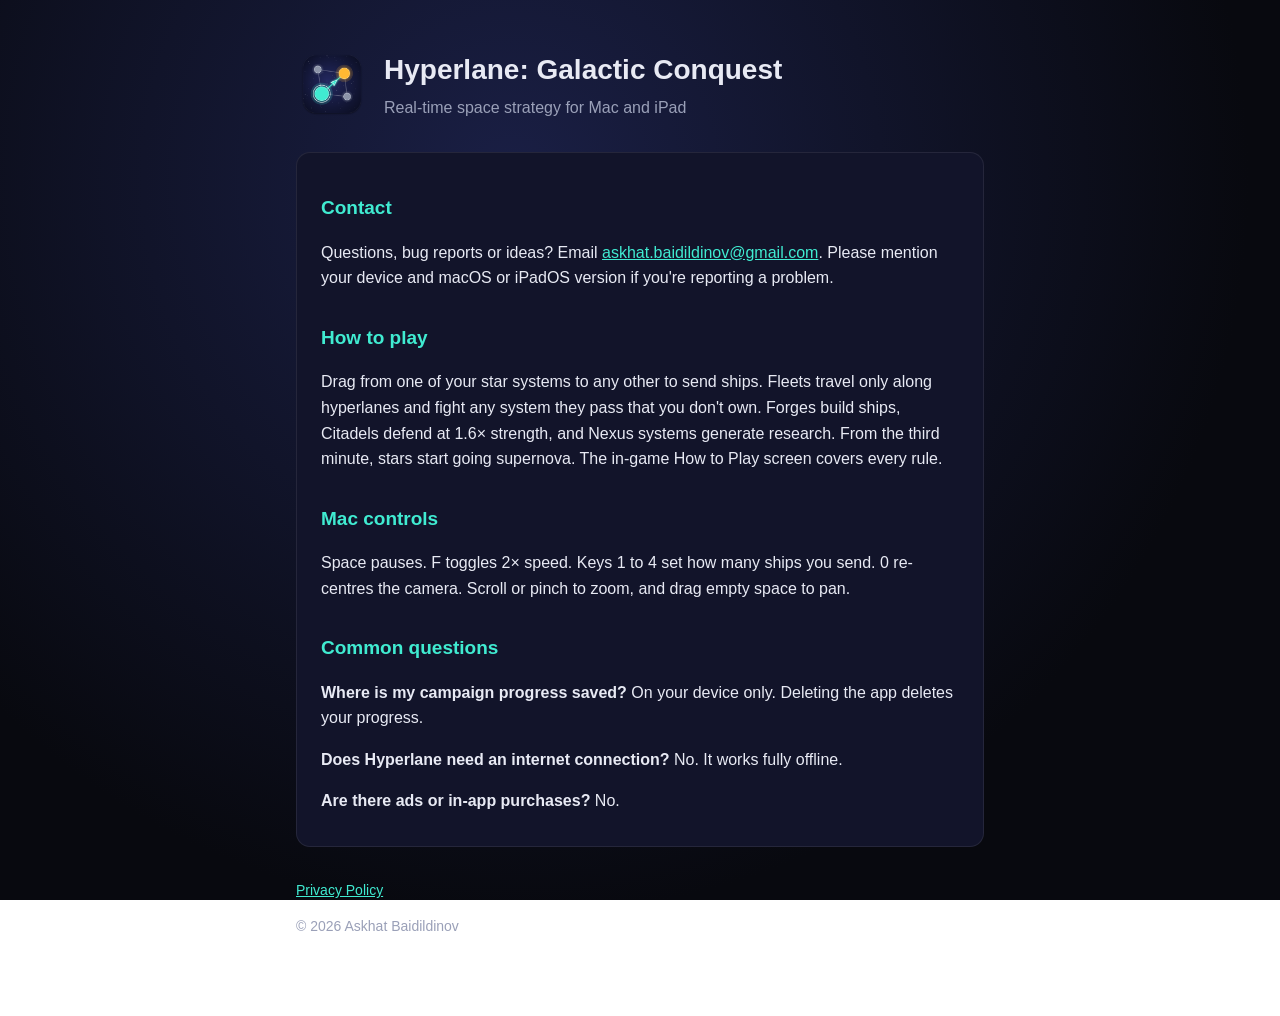
==== index.html @ 79053ac4 "Add Hyperlane support and privacy policy pages Co-Authored-By: Claude Opus 5.5 <noreply@anthropic.co" ====
<!doctype html>
<html lang="en">
<head>
<meta charset="utf-8">
<meta name="viewport" content="width=device-width, initial-scale=1">
<title>Hyperlane Support</title>
<link rel="stylesheet" href="style.css">
</head>
<body>
<main>
<header>
  <img src="icon.png" alt="Hyperlane app icon">
  <div><h1>Hyperlane: Galactic Conquest</h1><p>Real-time space strategy for Mac and iPad</p></div>
</header>
<section>
<h2>Contact</h2>
<p>Questions, bug reports or ideas? Email <a href="mailto:askhat.baidildinov@gmail.com">askhat.baidildinov@gmail.com</a>.
Please mention your device and macOS or iPadOS version if you're reporting a problem.</p>

<h2>How to play</h2>
<p>Drag from one of your star systems to any other to send ships. Fleets travel only along hyperlanes and fight
any system they pass that you don't own. Forges build ships, Citadels defend at 1.6× strength, and Nexus systems
generate research. From the third minute, stars start going supernova. The in-game How to Play screen covers every rule.</p>

<h2>Mac controls</h2>
<p>Space pauses. F toggles 2× speed. Keys 1 to 4 set how many ships you send. 0 re-centres the camera.
Scroll or pinch to zoom, and drag empty space to pan.</p>

<h2>Common questions</h2>
<p><strong>Where is my campaign progress saved?</strong> On your device only. Deleting the app deletes your progress.</p>
<p><strong>Does Hyperlane need an internet connection?</strong> No. It works fully offline.</p>
<p><strong>Are there ads or in-app purchases?</strong> No.</p>
</section>
<footer><nav><a href="privacy.html">Privacy Policy</a></nav><p>© 2026 Askhat Baidildinov</p></footer>
</main>
</body>
</html>
---- style.css ----
:root { --bg: #08090f; --panel: #12142a; --text: #e8eaf4; --muted: #9aa0b8; --accent: #40ebd1; }
* { box-sizing: border-box; }
body { margin: 0; background: radial-gradient(circle at 40% 20%, #1a1f45, var(--bg) 70%) fixed; color: var(--text);
  font: 16px/1.6 -apple-system, BlinkMacSystemFont, "Segoe UI", Helvetica, Arial, sans-serif; }
main { max-width: 720px; margin: 0 auto; padding: 48px 16px 64px; }
header { display: flex; align-items: center; gap: 16px; margin-bottom: 32px; }
header img { width: 72px; height: 72px; }
h1 { margin: 0; font-size: 28px; }
header p { margin: 2px 0 0; color: var(--muted); }
h2 { margin-top: 32px; font-size: 19px; color: var(--accent); }
section { background: var(--panel); border: 1px solid rgba(255,255,255,0.08); border-radius: 14px; padding: 8px 24px 16px; }
a { color: var(--accent); }
footer { margin-top: 32px; color: var(--muted); font-size: 14px; }
nav a { margin-right: 16px; }
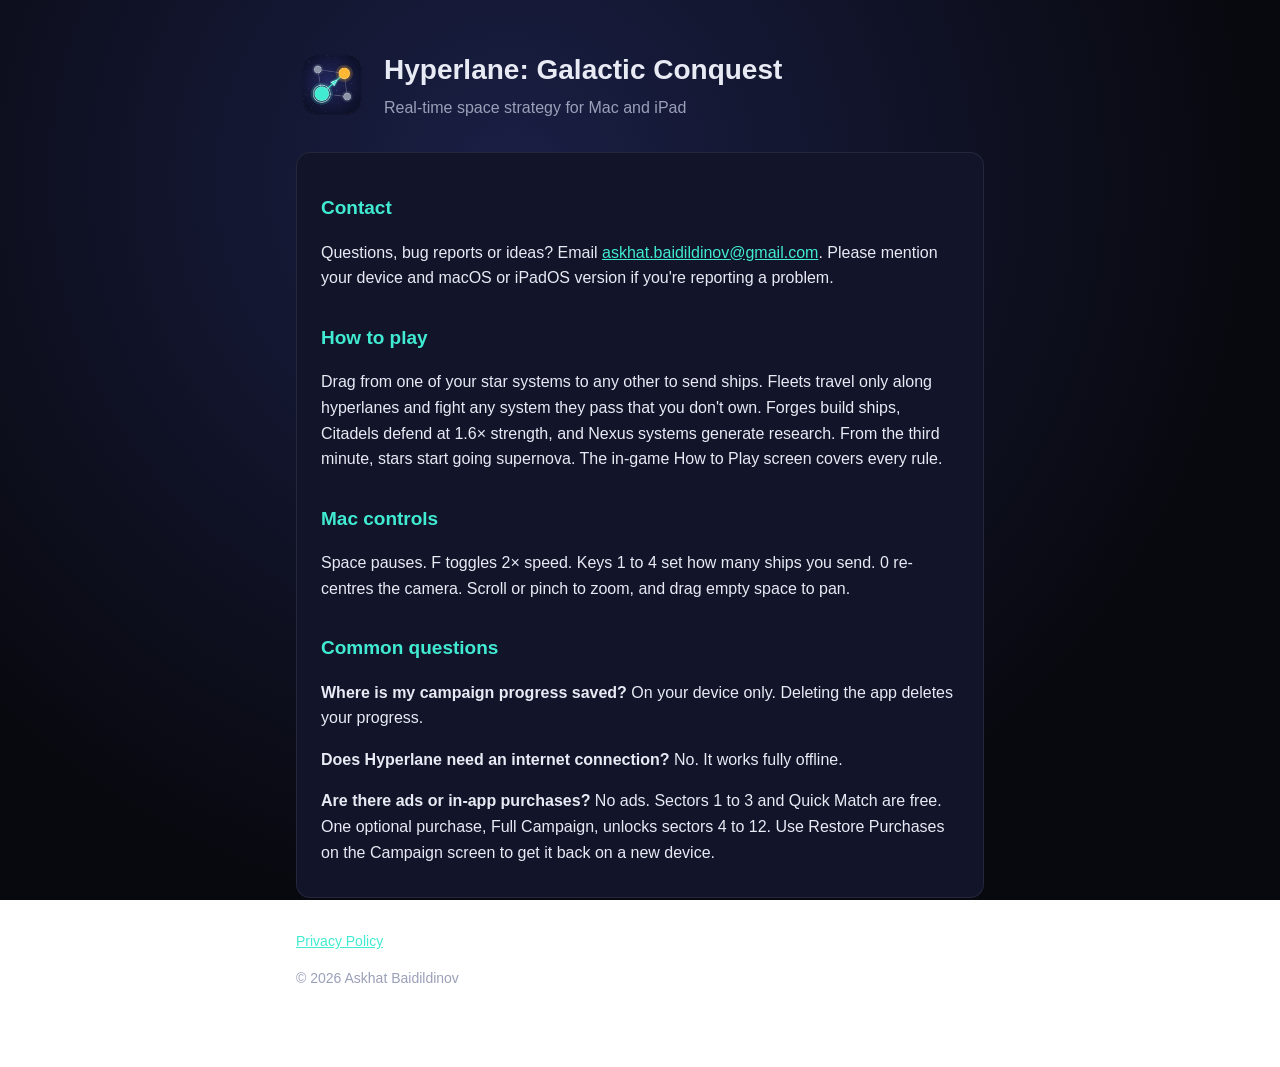
==== commit 5334aee5: "Describe the optional Full Campaign purchase Co-Authored-By: Claude Opus 5.5 <noreply@anthropic.com>" ====
--- a/index.html
+++ b/index.html
@@ -29,7 +29,8 @@
 <h2>Common questions</h2>
 <p><strong>Where is my campaign progress saved?</strong> On your device only. Deleting the app deletes your progress.</p>
 <p><strong>Does Hyperlane need an internet connection?</strong> No. It works fully offline.</p>
-<p><strong>Are there ads or in-app purchases?</strong> No.</p>
+<p><strong>Are there ads or in-app purchases?</strong> No ads. Sectors 1 to 3 and Quick Match are free. One optional
+purchase, Full Campaign, unlocks sectors 4 to 12. Use Restore Purchases on the Campaign screen to get it back on a new device.</p>
 </section>
 <footer><nav><a href="privacy.html">Privacy Policy</a></nav><p>© 2026 Askhat Baidildinov</p></footer>
 </main>
